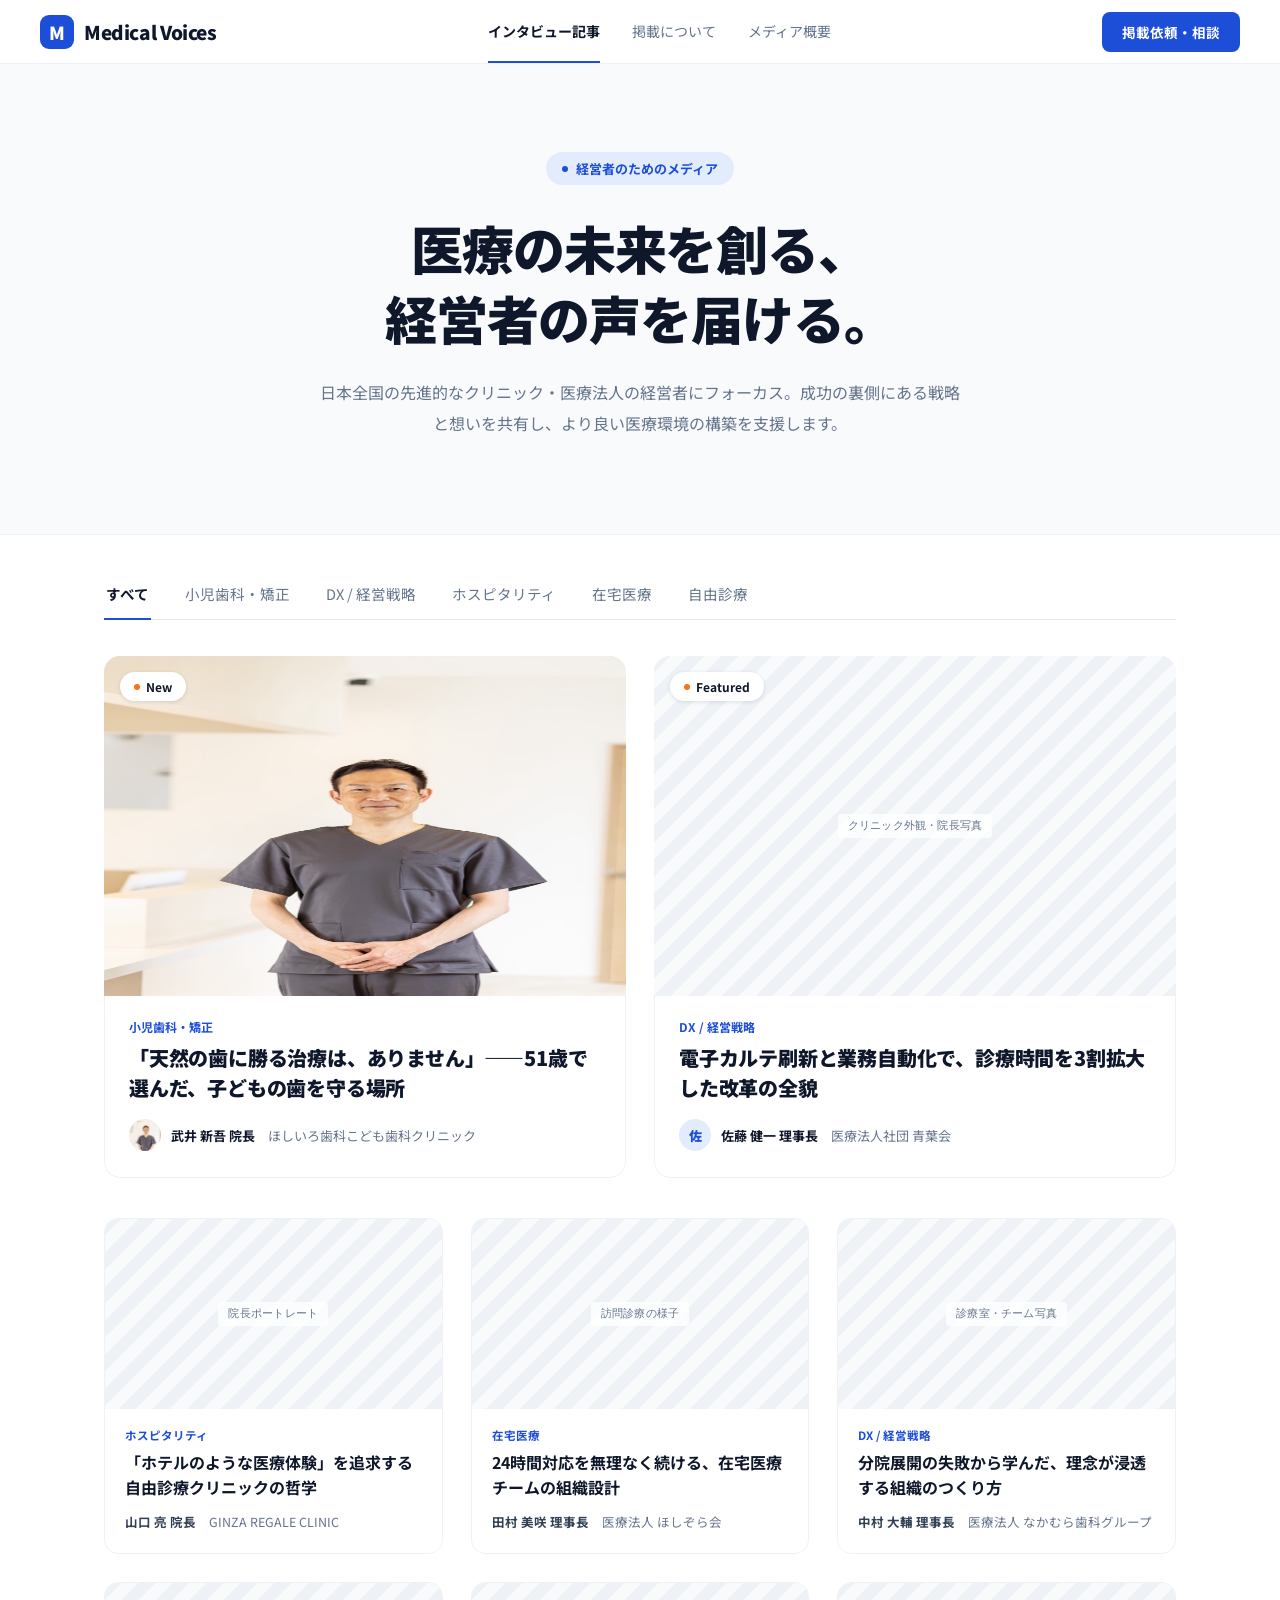
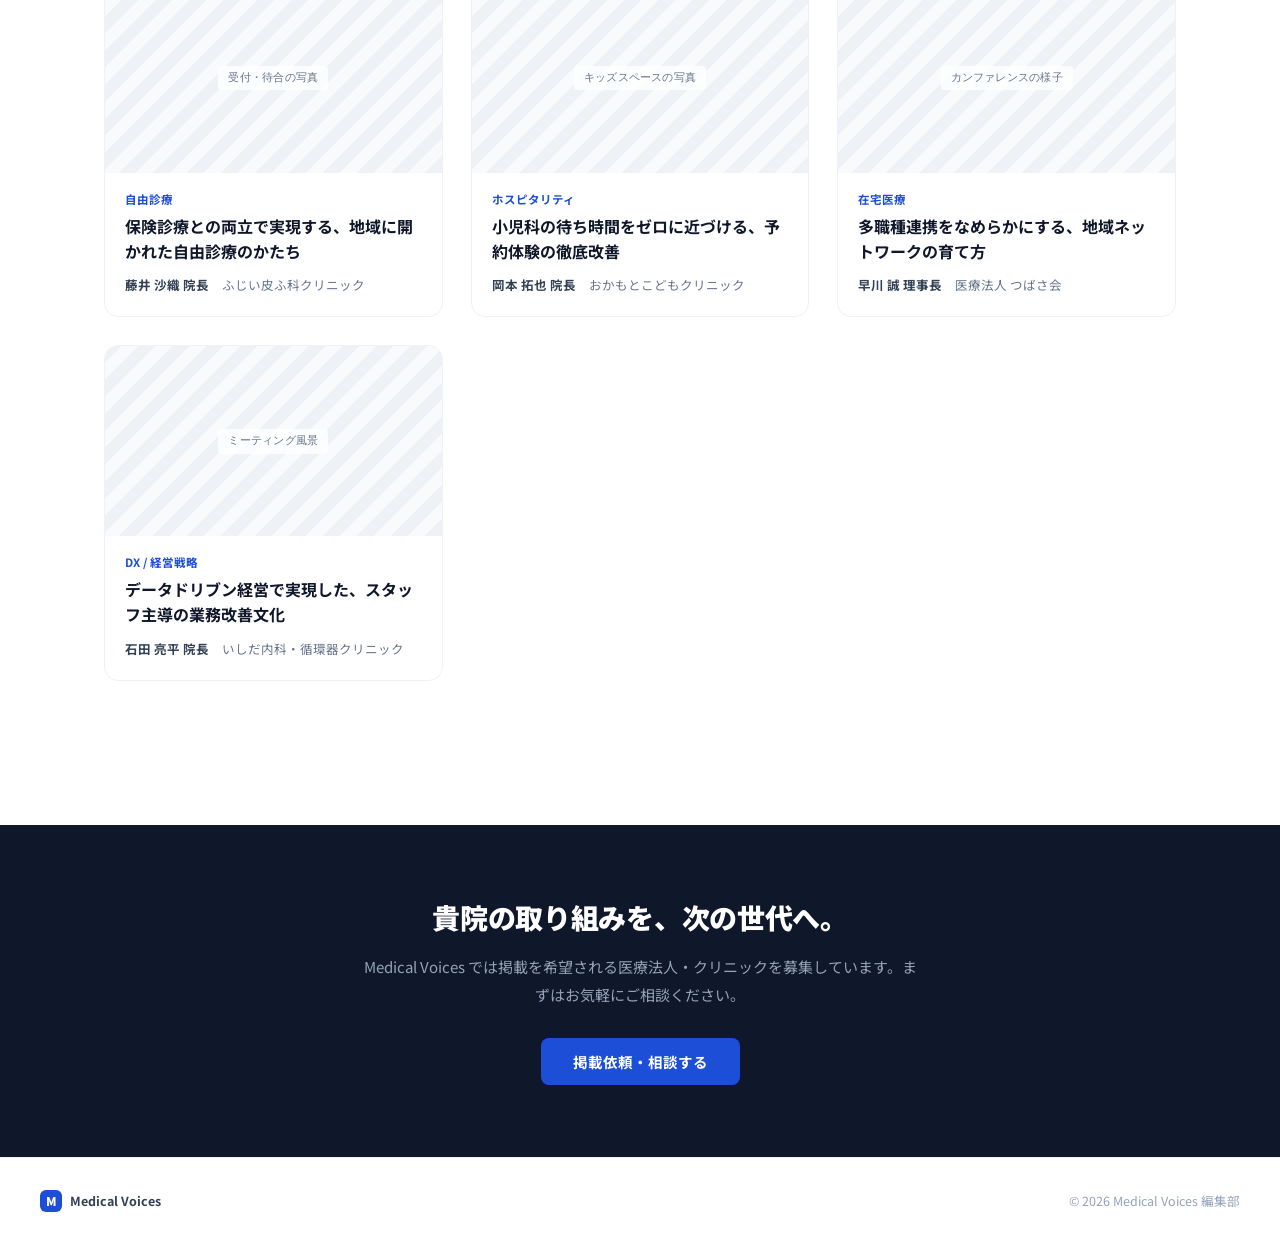
==== index.html @ 05780305 "Implement Medical Voices as a static site Recreates the Claude Design handoff (Medical Voices.dc.htm" ====
<!DOCTYPE html>
<html lang="ja">
<head>
<meta charset="utf-8">
<meta name="viewport" content="width=device-width, initial-scale=1">
<title>Medical Voices｜医療の未来を創る、経営者の声を届ける。</title>
<link rel="icon" href="data:image/svg+xml,%3Csvg xmlns='http://www.w3.org/2000/svg' viewBox='0 0 32 32'%3E%3Crect width='32' height='32' rx='7' fill='%231d4ed8'/%3E%3Ctext x='16' y='23' font-family='Arial,sans-serif' font-weight='900' font-size='19' fill='%23fff' text-anchor='middle'%3EM%3C/text%3E%3C/svg%3E">
<meta name="description" content="日本全国の先進的なクリニック・医療法人の経営者にフォーカス。成功の裏側にある戦略と想いを共有し、より良い医療環境の構築を支援するインタビューメディア。">
<link rel="preconnect" href="https://fonts.googleapis.com">
<link href="https://fonts.googleapis.com/css2?family=Noto+Sans+JP:wght@400;500;700;900&display=swap" rel="stylesheet">
<link rel="stylesheet" href="css/style.css?v=1311be23">
</head>
<body>

<header class="site-header">
  <div class="site-logo" id="logo-link">
    <div class="site-logo-mark">M</div>
    <div class="site-logo-text">Medical Voices</div>
  </div>
  <nav class="site-nav">
    <button type="button" id="nav-home">インタビュー記事</button>
    <button type="button" id="nav-about">掲載について</button>
    <button type="button" id="nav-media">メディア概要</button>
  </nav>
  <button type="button" class="header-cta" id="header-cta">掲載依頼・相談</button>
</header>

<main>

  <!-- Home view -->
  <section id="view-home">
    <div class="hero">
      <div class="hero-eyebrow"><span class="hero-eyebrow-dot"></span>経営者のためのメディア</div>
      <h1 class="hero-title">医療の未来を創る、<br>経営者の声を届ける。</h1>
      <p class="hero-desc">日本全国の先進的なクリニック・医療法人の経営者にフォーカス。成功の裏側にある戦略と想いを共有し、より良い医療環境の構築を支援します。</p>
    </div>

    <div class="tab-bar-wrap">
      <div id="tab-bar" class="tab-bar"></div>
    </div>

    <div id="featured-grid" class="featured-grid"></div>

    <div id="article-grid" class="article-grid"></div>

    <div id="no-results" class="no-results"></div>

    <div class="home-cta">
      <div class="home-cta-title">貴院の取り組みを、次の世代へ。</div>
      <p class="home-cta-desc">Medical Voices では掲載を希望される医療法人・クリニックを募集しています。まずはお気軽にご相談ください。</p>
      <button type="button" class="home-cta-button" id="home-cta-button">掲載依頼・相談する</button>
    </div>
  </section>

  <!-- Article view -->
  <section id="view-article" class="article-view is-hidden">
    <button type="button" class="article-back" id="article-back-link">← インタビュー記事一覧へ戻る</button>
    <div class="card-category" id="article-category"></div>
    <h1 class="article-title" id="article-title"></h1>
    <div class="article-byline-row">
      <div class="avatar" id="article-avatar"></div>
      <div>
        <div class="article-byline-name" id="article-person"></div>
        <div class="article-byline-meta" id="article-meta"></div>
      </div>
    </div>
    <div class="article-hero" id="article-hero"></div>
    <p class="article-lead" id="article-lead"></p>
    <div class="article-body" id="article-body"></div>
    <div class="article-profile-box">
      <div class="article-profile-label">PROFILE</div>
      <div class="article-profile-name" id="article-profile-name"></div>
      <p class="article-profile-text" id="article-profile-text"></p>
    </div>
  </section>

  <!-- About / contact view -->
  <section id="view-about" class="static-view is-hidden">
    <div class="card-category">掲載について</div>
    <h1>掲載のご依頼・ご相談</h1>
    <p>Medical Voices では、先進的な取り組みを行う医療法人・クリニックの経営者インタビューを随時掲載しています。取材から記事制作・公開まで、編集部が一貫してサポートします。</p>
    <div class="steps-grid">
      <div class="step-card">
        <div class="step-num">01</div>
        <div class="step-title">お問い合わせ</div>
        <div class="step-desc">フォームより掲載希望の旨をご連絡ください。</div>
      </div>
      <div class="step-card">
        <div class="step-num">02</div>
        <div class="step-title">取材・撮影</div>
        <div class="step-desc">オンラインまたは訪問にてインタビューを実施します。</div>
      </div>
      <div class="step-card">
        <div class="step-num">03</div>
        <div class="step-title">記事公開</div>
        <div class="step-desc">ご確認をいただいたのち、記事を公開します。</div>
      </div>
    </div>
    <form class="contact-box" id="contact-form">
      <div class="contact-box-title">お問い合わせフォーム</div>
      <input type="text" placeholder="法人・クリニック名" required>
      <input type="text" placeholder="ご担当者名" required>
      <input type="email" placeholder="メールアドレス" required>
      <textarea placeholder="ご相談内容" rows="4"></textarea>
      <button type="submit" class="contact-submit" id="contact-submit">送信する</button>
    </form>
  </section>

  <!-- Media overview view -->
  <section id="view-media" class="static-view is-hidden">
    <div class="card-category">メディア概要</div>
    <h1>Medical Voices とは</h1>
    <p>Medical Voices は、医療法人・クリニックの経営者の声を届けるインタビューメディアです。経営戦略、組織づくり、地域医療への想い——現場のリアルな知見を発信し、医療業界全体の発展に貢献します。</p>
    <div class="media-table">
      <div class="k">メディア名</div>
      <div class="v">Medical Voices（メディカルボイス）</div>
      <div class="k">対象</div>
      <div class="v">医療法人・クリニックの経営者、医療従事者</div>
      <div class="k">主なテーマ</div>
      <div class="v">DX / 経営戦略、ホスピタリティ、在宅医療、自由診療</div>
      <div class="k row-last">運営</div>
      <div class="v row-last">Medical Voices 編集部</div>
    </div>
  </section>

</main>

<footer class="site-footer">
  <div class="site-footer-brand">
    <div class="site-footer-mark">M</div>
    <span class="site-footer-name">Medical Voices</span>
  </div>
  <div>© 2026 Medical Voices 編集部</div>
</footer>

<script src="js/main.js?v=1311be23"></script>
</body>
</html>
---- css/style.css ----
:root {
  --blue: #1d4ed8;
  --blue-hover: #1e40af;
  --blue-soft: #e3ecfd;
  --dark: #0f172a;
  --bg-soft: #f8fafc;
  --border: #eef2f7;
  --border-strong: #e2e8f0;
  --border-input: #dbe3ee;
  --text-muted: #64748b;
  --text-body: #334155;
  --accent-orange: #f97316;
}

* { box-sizing: border-box; }

body {
  margin: 0;
  background: #ffffff;
  font-family: 'Noto Sans JP', sans-serif;
  color: var(--dark);
  -webkit-font-smoothing: antialiased;
}

a { color: var(--blue); text-decoration: none; }
a:hover { color: var(--blue-hover); }

.is-hidden { display: none !important; }

/* ---- Header ---- */
.site-header {
  position: sticky;
  top: 0;
  z-index: 50;
  background: #ffffff;
  border-bottom: 1px solid var(--border);
  padding: 0 40px;
  display: flex;
  align-items: center;
  justify-content: space-between;
  height: 64px;
}
.site-logo {
  display: flex;
  align-items: center;
  gap: 10px;
  cursor: pointer;
}
.site-logo-mark {
  width: 34px;
  height: 34px;
  border-radius: 9px;
  background: var(--blue);
  color: #fff;
  display: flex;
  align-items: center;
  justify-content: center;
  font-weight: 900;
  font-size: 18px;
  flex: 0 0 auto;
}
.site-logo-text {
  font-weight: 900;
  font-size: 19px;
  letter-spacing: -0.02em;
  color: var(--dark);
}
.site-nav {
  display: flex;
  gap: 32px;
  align-items: center;
  font-size: 14px;
}
.site-nav button {
  cursor: pointer;
  padding: 20px 0;
  font-weight: 400;
  color: var(--text-muted);
  border: none;
  border-bottom: 2px solid transparent;
  background: none;
  font: inherit;
  font-family: inherit;
}
.site-nav button.is-active {
  font-weight: 700;
  color: var(--dark);
  border-bottom-color: var(--blue);
}
.header-cta {
  background: var(--blue);
  color: #fff;
  font-size: 13.5px;
  font-weight: 700;
  padding: 10px 20px;
  border-radius: 8px;
  cursor: pointer;
  border: none;
  font-family: inherit;
  flex: 0 0 auto;
}
.header-cta:hover { background: var(--blue-hover); }

/* ---- Home: hero ---- */
.hero {
  background: var(--bg-soft);
  border-bottom: 1px solid var(--border);
  padding: 88px 24px 96px;
  text-align: center;
}
.hero-eyebrow {
  display: inline-flex;
  align-items: center;
  gap: 8px;
  background: var(--blue-soft);
  color: var(--blue);
  font-size: 13px;
  font-weight: 700;
  padding: 7px 16px;
  border-radius: 999px;
}
.hero-eyebrow-dot {
  width: 6px;
  height: 6px;
  border-radius: 50%;
  background: var(--blue);
  display: inline-block;
}
.hero-title {
  font-size: 52px;
  font-weight: 900;
  letter-spacing: -0.02em;
  line-height: 1.35;
  margin: 28px 0 24px;
}
.hero-desc {
  max-width: 640px;
  margin: 0 auto;
  font-size: 16px;
  line-height: 1.9;
  color: var(--text-muted);
}

/* ---- Home: category tabs ---- */
.tab-bar-wrap {
  max-width: 1120px;
  margin: 0 auto;
  padding: 48px 24px 0;
}
.tab-bar {
  display: flex;
  gap: 32px;
  border-bottom: 1px solid var(--border-strong);
  flex-wrap: wrap;
}
.tab-chip {
  cursor: pointer;
  padding: 0 2px 14px;
  font-size: 14.5px;
  font-weight: 400;
  color: var(--text-muted);
  border: none;
  border-bottom: 2px solid transparent;
  margin-bottom: -1px;
  background: none;
  font-family: inherit;
}
.tab-chip.is-active {
  font-weight: 700;
  color: var(--dark);
  border-bottom-color: var(--blue);
}

/* ---- Home: featured (2-col) ---- */
.featured-grid {
  max-width: 1120px;
  margin: 0 auto;
  padding: 36px 24px 0;
  display: grid;
  grid-template-columns: 1fr 1fr;
  gap: 28px;
}
.featured-card {
  cursor: pointer;
  position: relative;
  border-radius: 16px;
  overflow: hidden;
  background: #fff;
  display: flex;
  flex-direction: column;
  border: none;
  text-align: left;
  padding: 0;
  font: inherit;
  font-family: inherit;
  color: inherit;
}
.featured-card-media {
  position: relative;
  width: 100%;
  height: 340px;
  flex: 0 0 340px;
  background: #f1f5f9;
}
.featured-card-media img,
.featured-card-media .ph-img {
  width: 100%;
  height: 100%;
}
.featured-badge {
  position: absolute;
  top: 16px;
  left: 16px;
  background: #fff;
  border-radius: 999px;
  padding: 6px 14px;
  font-size: 12px;
  font-weight: 700;
  display: flex;
  align-items: center;
  gap: 6px;
  pointer-events: none;
  box-shadow: 0 1px 4px rgba(15, 23, 42, 0.12);
}
.featured-badge-dot {
  width: 6px;
  height: 6px;
  border-radius: 50%;
  background: var(--accent-orange);
  display: inline-block;
}
.featured-card-body {
  flex: 1;
  padding: 22px 24px 26px;
  background: #fff;
  border: 1px solid var(--border);
  border-top: none;
  border-radius: 0 0 16px 16px;
}
.card-category {
  font-size: 12px;
  font-weight: 700;
  color: var(--blue);
  margin-bottom: 8px;
}
.featured-card-title {
  font-size: 20px;
  font-weight: 900;
  line-height: 1.5;
  letter-spacing: -0.01em;
}
.card-byline {
  display: flex;
  align-items: center;
  gap: 10px;
  margin-top: 16px;
  font-size: 13px;
  color: var(--text-muted);
}
.avatar {
  width: 32px;
  height: 32px;
  flex: 0 0 32px;
  border-radius: 50%;
  overflow: hidden;
  background: var(--blue-soft);
  color: var(--blue);
  display: flex;
  align-items: center;
  justify-content: center;
  font-weight: 900;
  font-size: 13px;
}
.avatar img { width: 100%; height: 100%; object-fit: cover; }
.card-byline .person-name { font-weight: 700; color: var(--dark); }

/* ---- Home: article grid (3-col) ---- */
.article-grid {
  max-width: 1120px;
  margin: 0 auto;
  padding: 40px 24px 72px;
  display: grid;
  grid-template-columns: repeat(3, 1fr);
  gap: 28px;
}
.article-card {
  cursor: pointer;
  border: 1px solid var(--border);
  border-radius: 14px;
  overflow: hidden;
  background: #fff;
  padding: 0;
  text-align: left;
  font: inherit;
  font-family: inherit;
  color: inherit;
  display: block;
}
.article-card:hover { box-shadow: 0 8px 24px rgba(15, 23, 42, 0.08); }
.article-card-media { width: 100%; height: 190px; }
.article-card-media img,
.article-card-media .ph-img { width: 100%; height: 100%; }
.article-card-body { padding: 18px 20px 22px; }
.article-card-body .card-category { font-size: 11.5px; margin-bottom: 7px; }
.article-card-title {
  font-size: 16px;
  font-weight: 700;
  line-height: 1.55;
}
.article-card-meta {
  font-size: 12.5px;
  color: var(--text-muted);
  margin-top: 12px;
}
.article-card-meta .person-name { font-weight: 700; color: #334155; }

.no-results {
  max-width: 1120px;
  margin: 0 auto;
  padding: 0 24px 72px;
  text-align: center;
  color: var(--text-muted);
  font-size: 13px;
}

/* Placeholder image (no photo yet) */
.ph-img {
  position: relative;
  background: repeating-linear-gradient(135deg, #eef2f7, #eef2f7 12px, #f8fafc 12px, #f8fafc 24px);
  display: flex;
  align-items: center;
  justify-content: center;
  text-align: center;
}
.ph-img span {
  font: 11px/1.5 ui-monospace, Menlo, monospace;
  color: var(--text-muted);
  letter-spacing: .02em;
  background: rgba(255, 255, 255, .8);
  padding: 4px 10px;
  border-radius: 4px;
}

/* ---- Home: CTA ---- */
.home-cta {
  background: var(--dark);
  color: #fff;
  text-align: center;
  padding: 72px 24px;
}
.home-cta-title {
  font-size: 28px;
  font-weight: 900;
  letter-spacing: -0.01em;
}
.home-cta-desc {
  color: #94a3b8;
  font-size: 15px;
  line-height: 1.9;
  max-width: 560px;
  margin: 16px auto 28px;
}
.home-cta-button {
  display: inline-block;
  background: var(--blue);
  color: #fff;
  font-weight: 700;
  font-size: 14.5px;
  padding: 13px 32px;
  border-radius: 8px;
  cursor: pointer;
  border: none;
  font-family: inherit;
}
.home-cta-button:hover { background: #2563eb; }

/* ---- Article view ---- */
.article-view {
  max-width: 760px;
  margin: 0 auto;
  padding: 48px 24px 80px;
}
.article-back {
  font-size: 13.5px;
  color: var(--text-muted);
  cursor: pointer;
  margin-bottom: 28px;
  display: inline-block;
  background: none;
  border: none;
  padding: 0;
  font-family: inherit;
}
.article-back:hover { color: var(--blue); }
.article-title {
  font-size: 32px;
  font-weight: 900;
  line-height: 1.5;
  letter-spacing: -0.01em;
  margin: 0 0 20px;
}
.article-byline-row {
  display: flex;
  align-items: center;
  gap: 12px;
  padding-bottom: 28px;
  border-bottom: 1px solid var(--border);
  margin-bottom: 32px;
}
.article-byline-row .avatar { width: 44px; height: 44px; flex: 0 0 44px; font-size: 17px; }
.article-byline-name { font-size: 14.5px; font-weight: 700; }
.article-byline-meta { font-size: 12.5px; color: var(--text-muted); }
.article-hero {
  width: 100%;
  height: 460px;
  border-radius: 14px;
  overflow: hidden;
  margin-bottom: 36px;
  background: #f1f5f9;
}
.article-hero img { width: 100%; height: 100%; object-fit: cover; }
.article-hero .ph-img { height: 100%; }
.article-lead {
  font-size: 15.5px;
  line-height: 2.1;
  color: var(--text-body);
}
.qa-block { margin-top: 36px; }
.qa-question {
  display: flex;
  gap: 12px;
  align-items: baseline;
  margin-bottom: 14px;
}
.qa-q-label { flex: 0 0 auto; font-weight: 900; color: var(--blue); font-size: 15px; }
.qa-q-text { font-size: 17px; font-weight: 700; line-height: 1.7; }
.qa-answer { font-size: 15.5px; line-height: 2.1; color: var(--text-body); margin: 0; }
.article-section { margin-top: 44px; }
.article-section-heading {
  font-size: 22px;
  font-weight: 900;
  line-height: 1.6;
  letter-spacing: -0.01em;
  margin: 0 0 20px;
  padding-left: 14px;
  border-left: 4px solid var(--blue);
}
.article-body blockquote {
  margin: 24px 0;
  background: var(--bg-soft);
  border-radius: 12px;
  padding: 22px 26px;
  font-size: 16.5px;
  font-weight: 500;
  line-height: 2;
  color: var(--dark);
}
.article-body p {
  font-size: 15.5px;
  line-height: 2.1;
  color: var(--text-body);
  margin: 0 0 20px;
}
.article-profile-box {
  margin-top: 48px;
  background: var(--bg-soft);
  border: 1px solid var(--border);
  border-radius: 14px;
  padding: 24px 28px;
}
.article-profile-label {
  font-size: 13px;
  font-weight: 700;
  color: var(--text-muted);
  margin-bottom: 8px;
}
.article-profile-name { font-size: 14.5px; font-weight: 700; }
.article-profile-text {
  font-size: 13.5px;
  color: var(--text-muted);
  line-height: 1.9;
  margin: 8px 0 0;
}

/* ---- About view ---- */
.static-view {
  max-width: 760px;
  margin: 0 auto;
  padding: 64px 24px 80px;
}
.static-view .card-category { margin-bottom: 12px; }
.static-view h1 {
  font-size: 34px;
  font-weight: 900;
  letter-spacing: -0.01em;
  margin: 0 0 20px;
}
.static-view > p {
  font-size: 15.5px;
  line-height: 2;
  color: var(--text-body);
}
.steps-grid {
  display: grid;
  grid-template-columns: 1fr 1fr 1fr;
  gap: 20px;
  margin: 36px 0 44px;
}
.step-card { border: 1px solid var(--border); border-radius: 12px; padding: 22px; }
.step-num { font-size: 22px; font-weight: 900; color: var(--blue); }
.step-title { font-weight: 700; margin: 10px 0 6px; }
.step-desc { font-size: 13px; color: var(--text-muted); line-height: 1.8; }

.contact-box {
  background: var(--bg-soft);
  border: 1px solid var(--border);
  border-radius: 14px;
  padding: 32px;
  display: flex;
  flex-direction: column;
  gap: 16px;
}
.contact-box-title { font-size: 17px; font-weight: 900; }
.contact-box input,
.contact-box textarea {
  border: 1px solid var(--border-input);
  border-radius: 8px;
  padding: 12px 14px;
  font-size: 14px;
  font-family: inherit;
  width: 100%;
}
.contact-box textarea { resize: vertical; }
.contact-submit {
  background: var(--blue);
  color: #fff;
  text-align: center;
  font-weight: 700;
  font-size: 14.5px;
  padding: 13px;
  border-radius: 8px;
  cursor: pointer;
  border: none;
  font-family: inherit;
}
.contact-submit:hover { background: var(--blue-hover); }

/* ---- Media view ---- */
.media-table {
  display: grid;
  grid-template-columns: 1fr 1fr;
  gap: 0;
  border: 1px solid var(--border);
  border-radius: 12px;
  overflow: hidden;
  margin-top: 36px;
  font-size: 14px;
}
.media-table .k,
.media-table .v {
  padding: 16px 20px;
  border-bottom: 1px solid var(--border);
}
.media-table .k { background: var(--bg-soft); font-weight: 700; }
.media-table .row-last .k,
.media-table .row-last .v { border-bottom: none; }

/* ---- Footer ---- */
.site-footer {
  border-top: 1px solid var(--border);
  padding: 32px 40px;
  display: flex;
  align-items: center;
  justify-content: space-between;
  color: #94a3b8;
  font-size: 12.5px;
  flex-wrap: wrap;
  gap: 12px;
}
.site-footer-brand {
  display: flex;
  align-items: center;
  gap: 8px;
}
.site-footer-mark {
  width: 22px;
  height: 22px;
  border-radius: 6px;
  background: var(--blue);
  color: #fff;
  display: flex;
  align-items: center;
  justify-content: center;
  font-weight: 900;
  font-size: 12px;
}
.site-footer-name { font-weight: 700; color: #334155; }

/* ---- Responsive ---- */
@media (max-width: 900px) {
  .featured-grid { grid-template-columns: 1fr; }
  .article-grid { grid-template-columns: repeat(2, 1fr); }
}
@media (max-width: 640px) {
  .site-header { padding: 0 16px; }
  .site-logo-text { display: none; }
  .site-nav { gap: 16px; font-size: 12.5px; white-space: nowrap; }
  .site-nav button { padding: 20px 0; }
  /* Redundant on mobile: home has its own CTA banner, and 掲載について
     already links to the same page — dropping it gives the nav room to
     fit on one line without wrapping. */
  .header-cta { display: none; }
  .hero { padding: 56px 20px 64px; }
  .hero-title { font-size: 34px; }
  .tab-bar-wrap,
  .featured-grid,
  .article-grid,
  .no-results { padding-left: 20px; padding-right: 20px; }
  .article-grid { grid-template-columns: 1fr; }
  .article-view,
  .static-view { padding: 32px 20px 56px; }
  .article-title { font-size: 26px; }
  .article-hero { height: 260px; }
  .steps-grid { grid-template-columns: 1fr; }
  .media-table { grid-template-columns: 1fr; }
  .media-table .k { border-bottom: none; padding-bottom: 4px; }
  .media-table .v { padding-top: 4px; }
  .site-footer { padding: 24px 20px; justify-content: center; text-align: center; }
}
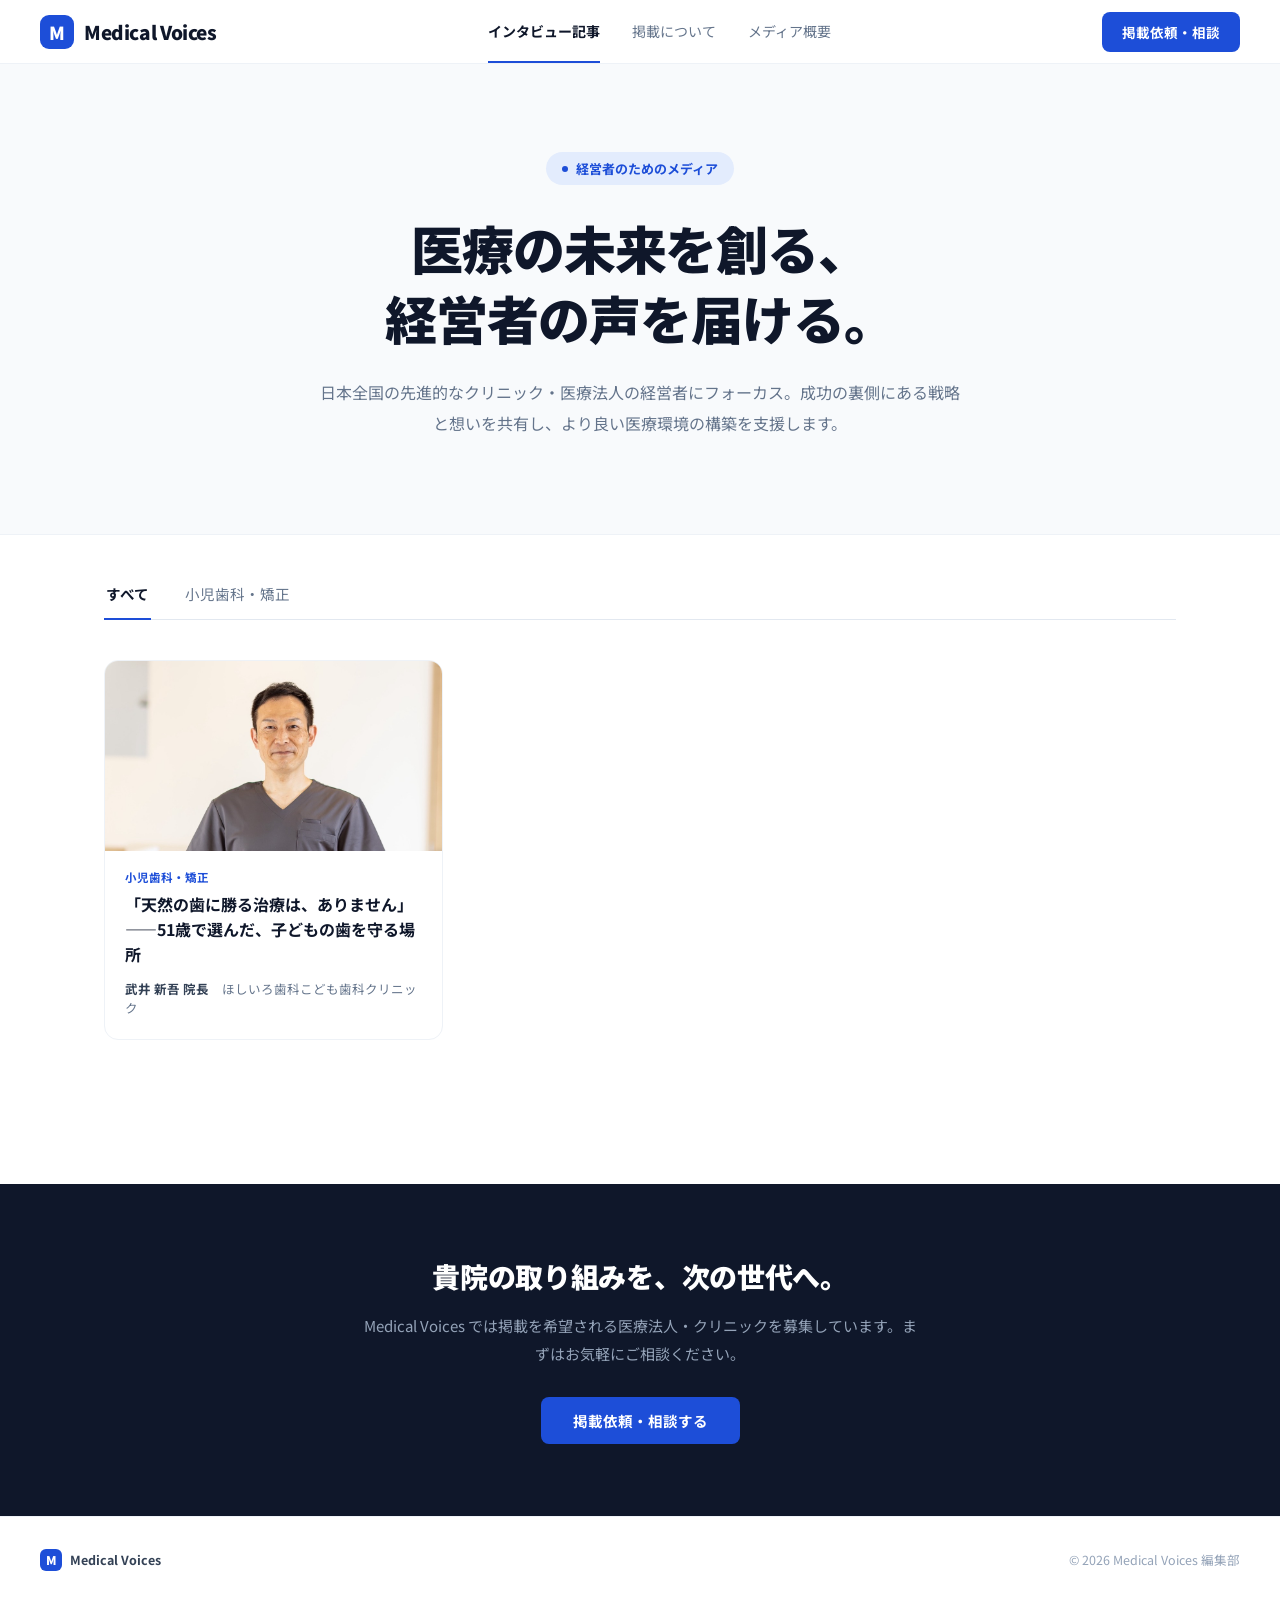
==== commit a1b0852b: "ダミー記事を削除し、武井さんの写真の切り抜きを修正 - js/articles.json: 実記事(hoshiiro)のみ残し、ダミーの8記事を削除 - images/takei.jpg: 胸元から上" ====
--- a/index.html
+++ b/index.html
@@ -8,7 +8,7 @@
 <meta name="description" content="日本全国の先進的なクリニック・医療法人の経営者にフォーカス。成功の裏側にある戦略と想いを共有し、より良い医療環境の構築を支援するインタビューメディア。">
 <link rel="preconnect" href="https://fonts.googleapis.com">
 <link href="https://fonts.googleapis.com/css2?family=Noto+Sans+JP:wght@400;500;700;900&display=swap" rel="stylesheet">
-<link rel="stylesheet" href="css/style.css?v=1311be23">
+<link rel="stylesheet" href="css/style.css?v=e00b9019">
 </head>
 <body>
 
@@ -133,6 +133,6 @@
   <div>© 2026 Medical Voices 編集部</div>
 </footer>
 
-<script src="js/main.js?v=1311be23"></script>
+<script src="js/main.js?v=e00b9019"></script>
 </body>
 </html>
--- a/css/style.css
+++ b/css/style.css
@@ -206,6 +206,7 @@
 .featured-card-media .ph-img {
   width: 100%;
   height: 100%;
+  object-fit: cover;
 }
 .featured-badge {
   position: absolute;
@@ -299,7 +300,7 @@
 .article-card:hover { box-shadow: 0 8px 24px rgba(15, 23, 42, 0.08); }
 .article-card-media { width: 100%; height: 190px; }
 .article-card-media img,
-.article-card-media .ph-img { width: 100%; height: 100%; }
+.article-card-media .ph-img { width: 100%; height: 100%; object-fit: cover; }
 .article-card-body { padding: 18px 20px 22px; }
 .article-card-body .card-category { font-size: 11.5px; margin-bottom: 7px; }
 .article-card-title {
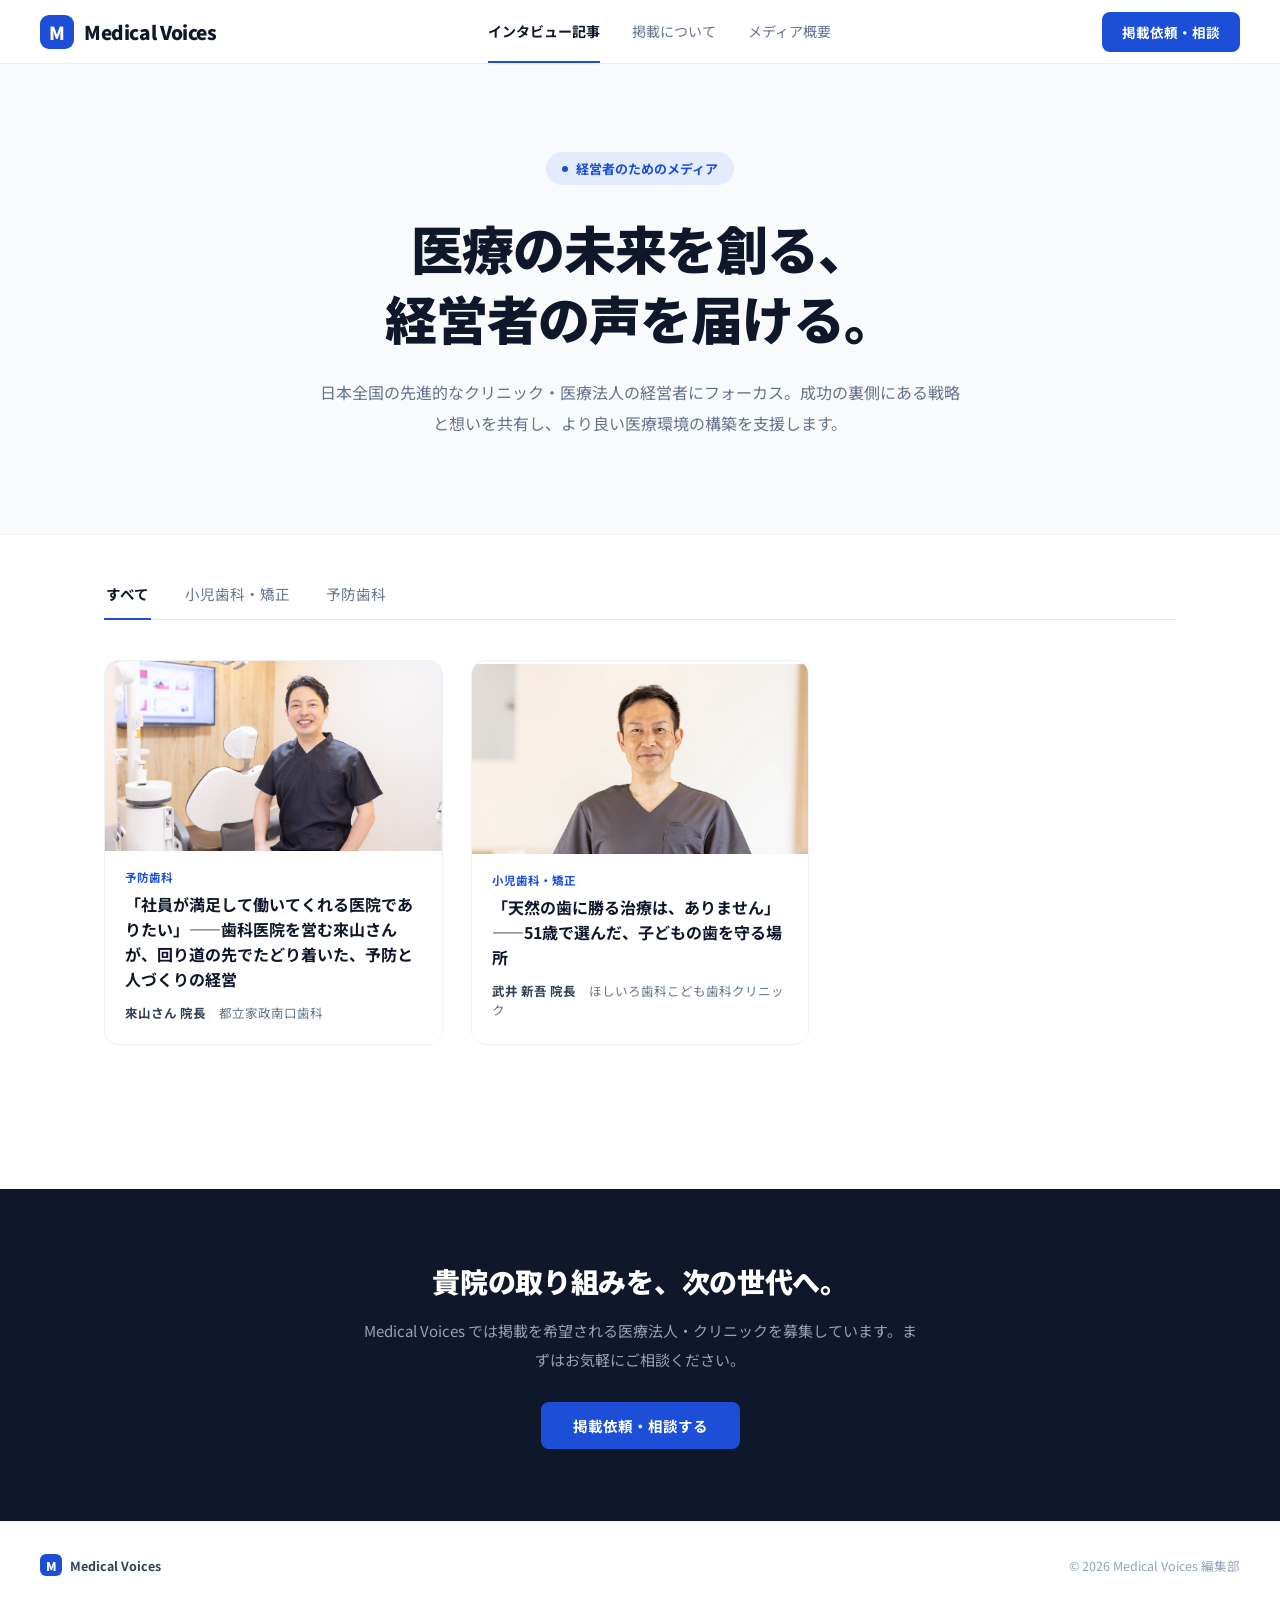
==== commit 3dac42ce: "來山さん(都立家政南口歯科)のインタビュー記事を追加 - js/articles.json: Google ドキュメントの記事原稿・文字起こしをもとに   記事本体(見出し/本文/引用)とプロフィール" ====
--- a/index.html
+++ b/index.html
@@ -8,7 +8,7 @@
 <meta name="description" content="日本全国の先進的なクリニック・医療法人の経営者にフォーカス。成功の裏側にある戦略と想いを共有し、より良い医療環境の構築を支援するインタビューメディア。">
 <link rel="preconnect" href="https://fonts.googleapis.com">
 <link href="https://fonts.googleapis.com/css2?family=Noto+Sans+JP:wght@400;500;700;900&display=swap" rel="stylesheet">
-<link rel="stylesheet" href="css/style.css?v=e00b9019">
+<link rel="stylesheet" href="css/style.css?v=0adb68a6">
 </head>
 <body>
 
@@ -133,6 +133,6 @@
   <div>© 2026 Medical Voices 編集部</div>
 </footer>
 
-<script src="js/main.js?v=e00b9019"></script>
+<script src="js/main.js?v=0adb68a6"></script>
 </body>
 </html>
